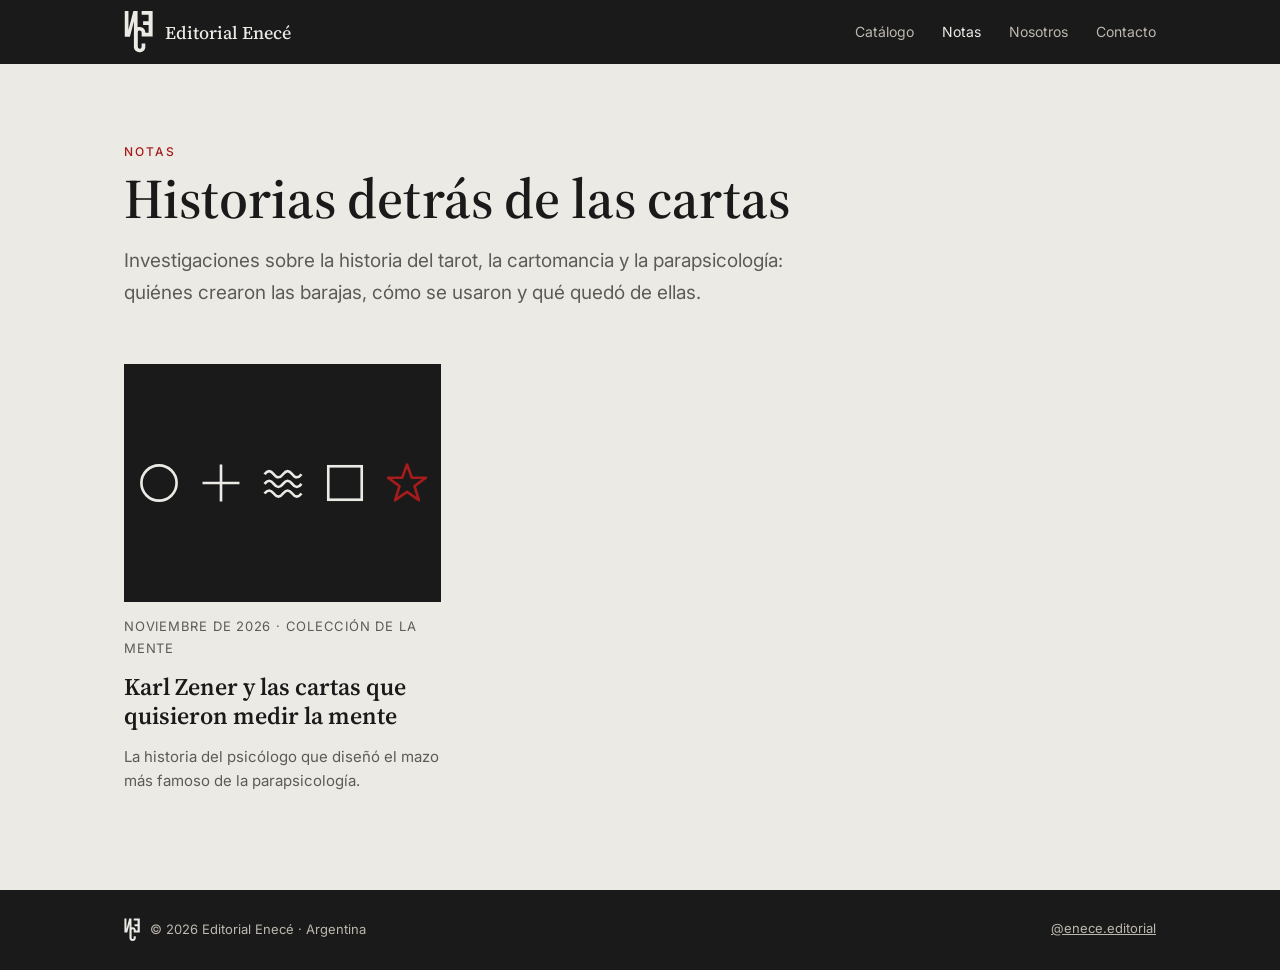
==== notas/index.html @ 11482ff2 "Agrega la sección Notas y la nota sobre Karl Zener Nueva página /notas/ con el índice, la nota /nota" ====
<!DOCTYPE html>
<html lang="es-AR">
<head>
<meta charset="utf-8">
<meta name="viewport" content="width=device-width, initial-scale=1">
<title>Notas — Editorial Enecé</title>
<meta name="description" content="Notas de Editorial Enecé sobre la historia del tarot, la cartomancia y la parapsicología.">
<link rel="icon" href="/img/favicon.svg" type="image/svg+xml">
<link rel="preconnect" href="https://fonts.googleapis.com">
<link rel="preconnect" href="https://fonts.gstatic.com" crossorigin>
<link href="https://fonts.googleapis.com/css2?family=Source+Serif+4:ital,opsz,wght@0,8..60,400;0,8..60,500;0,8..60,600;1,8..60,400&family=Inter:wght@400;500&display=swap" rel="stylesheet">
<link rel="stylesheet" href="/css/notas.css">
</head>
<body>

<header class="cabecera">
  <div class="contenedor">
    <a class="logo" href="/" aria-label="Editorial Enecé, inicio"><img src="/img/logo-blanco.svg" alt=""><span>Editorial Enecé</span></a>
    <nav aria-label="Principal">
      <ul class="menu">
        <li><a href="/#catalogo">Catálogo</a></li>
        <li><a href="/notas/" aria-current="page">Notas</a></li>
        <li><a href="/#nosotros">Nosotros</a></li>
        <li><a href="/#contacto">Contacto</a></li>
      </ul>
    </nav>
  </div>
</header>

<main class="indice">
  <div class="contenedor">
    <p class="etiqueta">Notas</p>
    <h1>Historias detrás de las cartas</h1>
    <p class="intro">Investigaciones sobre la historia del tarot, la cartomancia y la parapsicología: quiénes crearon las barajas, cómo se usaron y qué quedó de ellas.</p>

    <div class="lista-notas">
      <a class="tarjeta" href="/notas/karl-zener/">
        <div class="imagen" aria-hidden="true">
          <svg viewBox="0 0 100 100"><circle cx="50" cy="50" r="40" fill="none" stroke="#ECEAE5" stroke-width="6"/></svg>
          <svg viewBox="0 0 100 100"><path d="M50 8V92M8 50H92" fill="none" stroke="#ECEAE5" stroke-width="6"/></svg>
          <svg viewBox="0 0 100 100"><path d="M8 30q10.5-14 21 0t21 0 21 0 21 0M8 52q10.5-14 21 0t21 0 21 0 21 0M8 74q10.5-14 21 0t21 0 21 0 21 0" fill="none" stroke="#ECEAE5" stroke-width="6"/></svg>
          <svg viewBox="0 0 100 100"><rect x="12" y="12" width="76" height="76" fill="none" stroke="#ECEAE5" stroke-width="6"/></svg>
          <svg viewBox="0 0 100 100"><polygon points="50,8 61,38 93,38 67,57 77,89 50,70 23,89 33,57 7,38 39,38" fill="none" stroke="#A61B1B" stroke-width="6" stroke-linejoin="round"/></svg>
        </div>
        <span class="fecha">NOVIEMBRE DE 2026 · COLECCIÓN DE LA MENTE</span>
        <h2>Karl Zener y las cartas que quisieron medir la mente</h2>
        <p>La historia del psicólogo que diseñó el mazo más famoso de la parapsicología.</p>
      </a>
    </div>
  </div>
</main>

<footer class="pie">
  <div class="contenedor">
    <span style="display:inline-flex;align-items:center;gap:10px"><img src="/img/logo-blanco.svg" alt="" style="height:24px;width:auto">© 2026 Editorial Enecé · Argentina</span>
    <a href="https://www.instagram.com/enece.editorial/" target="_blank" rel="noopener">@enece.editorial</a>
  </div>
</footer>

</body>
</html>
---- css/notas.css ----
:root{
  --piedra:#ECEAE5;
  --piedra-2:#E2DFD8;
  --negro:#1A1A1A;
  --rojo:#A61B1B;
  --rojo-hover:#8A1616;
  --gris:#5E5B55;
  --gris-claro:#BDB8AF;
  --linea:#D3CFC7;
  --serif:'Source Serif 4',Georgia,'Times New Roman',serif;
  --sans:Inter,system-ui,-apple-system,'Segoe UI',sans-serif;
  --ancho:1080px;
  --lectura:680px;
}
*{box-sizing:border-box}
html{scroll-behavior:smooth}
body{margin:0;background:var(--piedra);color:var(--negro);font:400 17px/1.65 var(--sans);-webkit-font-smoothing:antialiased}
a{color:inherit}
img{max-width:100%;display:block}
.contenedor{max-width:var(--ancho);margin:0 auto;padding:0 24px}

/* Cabecera (igual a la portada) */
.cabecera{background:var(--negro);color:var(--gris-claro);position:sticky;top:0;z-index:10}
.cabecera .contenedor{display:flex;align-items:center;justify-content:space-between;gap:16px;min-height:64px}
.logo{display:inline-flex;align-items:center;gap:12px;color:var(--piedra);text-decoration:none;padding:10px 0}
.logo img{height:44px;width:auto}
.logo span{font:500 18px var(--serif)}
.menu{display:flex;gap:28px;list-style:none;margin:0;padding:0;font-size:14px}
.menu a{text-decoration:none;color:var(--gris-claro);transition:color .15s}
.menu a:hover,.menu a[aria-current="page"]{color:var(--piedra)}

.etiqueta{font:500 12px var(--sans);letter-spacing:.16em;text-transform:uppercase;color:var(--rojo);margin:0 0 10px}

/* Índice de notas */
.indice{padding:80px 0 96px}
.indice h1{font:600 clamp(36px,6vw,56px)/1.08 var(--serif);margin:0 0 16px}
.indice .intro{font-size:19px;color:var(--gris);max-width:56ch;margin:0 0 56px}
.lista-notas{display:grid;grid-template-columns:repeat(auto-fill,minmax(300px,1fr));gap:40px}
.tarjeta{text-decoration:none;display:flex;flex-direction:column;gap:14px}
.tarjeta .imagen{aspect-ratio:4/3;background:var(--negro);display:flex;align-items:center;justify-content:center;gap:18px;overflow:hidden}
.tarjeta .imagen svg{width:44px;height:44px}
.tarjeta h2{font:600 24px/1.2 var(--serif);margin:0}
.tarjeta p{margin:0;font-size:15px;color:var(--gris)}
.tarjeta .fecha{font-size:13px;letter-spacing:.06em;color:var(--gris)}
.tarjeta:hover h2{text-decoration:underline;text-underline-offset:4px}

/* Nota */
.nota-cabecera{background:var(--negro);color:var(--piedra);padding:80px 0 72px}
.nota-cabecera .simbolos{display:flex;gap:22px;margin:0 0 36px}
.nota-cabecera .simbolos svg{width:48px;height:48px}
.nota-cabecera h1{font:600 clamp(36px,6vw,60px)/1.08 var(--serif);margin:0 0 24px;max-width:18ch;letter-spacing:-.01em}
.nota-cabecera .bajada{font:400 20px/1.6 var(--serif);font-style:italic;color:var(--gris-claro);max-width:60ch;margin:0 0 28px}
.nota-cabecera .meta{font-size:14px;color:var(--gris-claro);letter-spacing:.04em}
.nota-cabecera .etiqueta{color:#E06A6A}

.cuerpo{max-width:var(--lectura);margin:0 auto;padding:64px 24px 40px}
.cuerpo h2{font:600 30px/1.2 var(--serif);margin:56px 0 18px}
.cuerpo p{margin:0 0 20px;font:400 19px/1.75 var(--serif)}
.cuerpo ul{margin:0 0 24px;padding-left:22px;font:400 19px/1.7 var(--serif)}
.cuerpo li{margin:0 0 8px}
.cuerpo strong{font-weight:600}

figure{margin:40px 0}
figure img{width:100%;max-width:440px;height:auto}
figcaption{font-size:14px;color:var(--gris);margin-top:10px}
.figura-doble{display:grid;grid-template-columns:1fr 1fr;gap:16px}

.figuras-zener{background:var(--negro);padding:32px;display:grid;grid-template-columns:repeat(5,1fr);gap:12px;margin:32px 0}
.figuras-zener div{display:flex;flex-direction:column;align-items:center;gap:10px;color:var(--piedra);font:400 14px var(--sans)}
.figuras-zener svg{width:56px;height:56px}

.producto{max-width:var(--lectura);margin:24px auto 0;padding:0 24px}
.producto .caja{background:var(--piedra-2);border:1px solid var(--linea);padding:28px;display:flex;gap:28px;align-items:center}
.producto img{width:150px;height:150px;object-fit:cover;flex:none;background:#fff}
.producto h3{font:600 24px var(--serif);margin:0 0 8px}
.producto p{margin:0 0 14px;font-size:15px;color:var(--gris)}
.boton{display:inline-block;background:var(--rojo);color:#fff;text-decoration:none;font:500 15px var(--sans);padding:12px 20px;border-radius:3px;transition:background .15s}
.boton:hover{background:var(--rojo-hover)}

.fuentes{max-width:var(--lectura);margin:0 auto;padding:56px 24px 96px}
.fuentes h2{font:600 22px var(--serif);margin:0 0 16px;padding-top:32px;border-top:1px solid var(--linea)}
.fuentes ul{margin:0;padding-left:20px;font-size:15px;line-height:1.6;color:var(--gris)}
.fuentes li{margin:0 0 8px}
.volver{display:inline-block;margin-top:32px;font-size:15px;color:var(--rojo);text-underline-offset:4px}

/* Pie */
.pie{background:var(--negro);color:var(--gris-claro);font-size:13px;padding:28px 0}
.pie .contenedor{display:flex;flex-wrap:wrap;justify-content:space-between;gap:12px}
.pie a{color:var(--gris-claro)}

@media (max-width:720px){
  .menu{gap:16px;font-size:13px}
  .nota-cabecera{padding:56px 0 48px}
  .cuerpo{padding-top:44px}
  .cuerpo p,.cuerpo ul{font-size:18px}
  .figuras-zener{padding:20px 12px;gap:4px}
  .figuras-zener svg{width:40px;height:40px}
  .figuras-zener div{font-size:12px}
  .producto .caja{flex-direction:column;align-items:flex-start}
}
@media (max-width:420px){
  .menu li:nth-child(3){display:none}
  .logo span{display:none}
  .figura-doble{grid-template-columns:1fr}
}
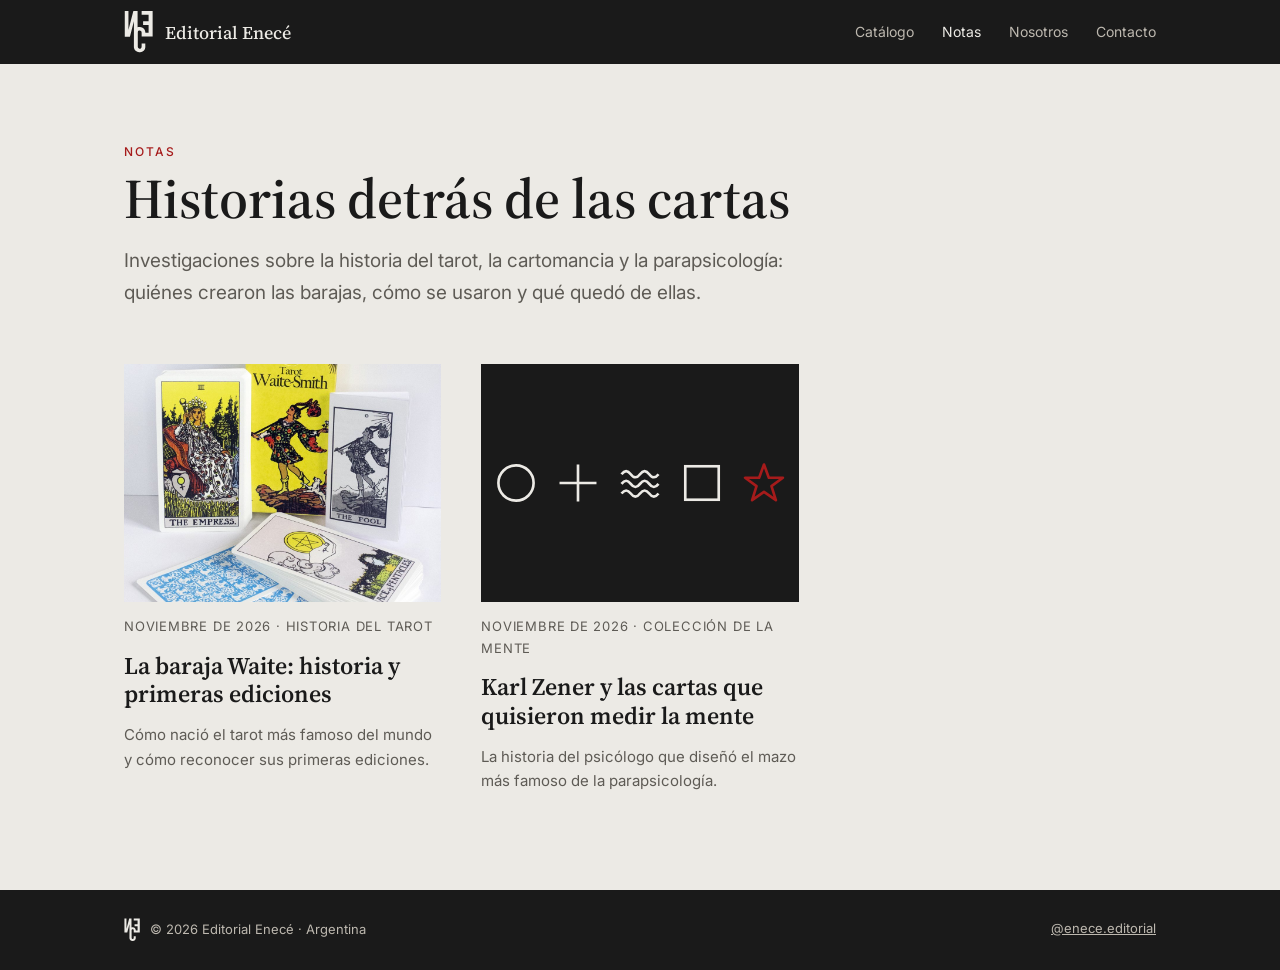
==== commit 84293250: "Agrega la nota sobre la baraja Waite y sus primeras ediciones Nueva página /notas/la-baraja-waite/ c" ====
--- a/notas/index.html
+++ b/notas/index.html
@@ -34,6 +34,12 @@
     <p class="intro">Investigaciones sobre la historia del tarot, la cartomancia y la parapsicología: quiénes crearon las barajas, cómo se usaron y qué quedó de ellas.</p>
 
     <div class="lista-notas">
+      <a class="tarjeta" href="/notas/la-baraja-waite/">
+        <div class="imagen"><img src="/img/notas/la-baraja-waite/tarot-waite-smith.jpg" alt="" loading="lazy"></div>
+        <span class="fecha">NOVIEMBRE DE 2026 · HISTORIA DEL TAROT</span>
+        <h2>La baraja Waite: historia y primeras ediciones</h2>
+        <p>Cómo nació el tarot más famoso del mundo y cómo reconocer sus primeras ediciones.</p>
+      </a>
       <a class="tarjeta" href="/notas/karl-zener/">
         <div class="imagen" aria-hidden="true">
           <svg viewBox="0 0 100 100"><circle cx="50" cy="50" r="40" fill="none" stroke="#ECEAE5" stroke-width="6"/></svg>
--- a/css/notas.css
+++ b/css/notas.css
@@ -103,3 +103,21 @@
   .logo span{display:none}
   .figura-doble{grid-template-columns:1fr}
 }
+
+/* Tablas dentro de las notas */
+.tabla{overflow-x:auto;margin:28px 0 32px}
+.tabla table{border-collapse:collapse;width:100%;min-width:560px;font:400 15px/1.5 var(--sans)}
+.tabla th{text-align:left;font-weight:500;background:var(--negro);color:var(--piedra);padding:12px 14px}
+.tabla td{padding:12px 14px;border-bottom:1px solid var(--linea);vertical-align:top}
+.tabla td:first-child{font-weight:500;white-space:nowrap}
+.tarjeta .imagen img{width:100%;height:100%;object-fit:cover}
+@media (max-width:720px){
+  .tabla table{min-width:0}
+  .tabla thead{display:none}
+  .tabla tr{display:block;border-top:3px solid var(--negro);padding:6px 0 10px}
+  .tabla td{display:grid;grid-template-columns:120px 1fr;gap:12px;border-bottom:none;padding:6px 0;white-space:normal}
+  .tabla td::before{content:attr(data-label);font-weight:500;color:var(--gris)}
+  .tabla td:first-child{font:600 20px var(--serif)}
+  .tabla td:first-child::before{content:none}
+  .tabla td:first-child{display:block}
+}
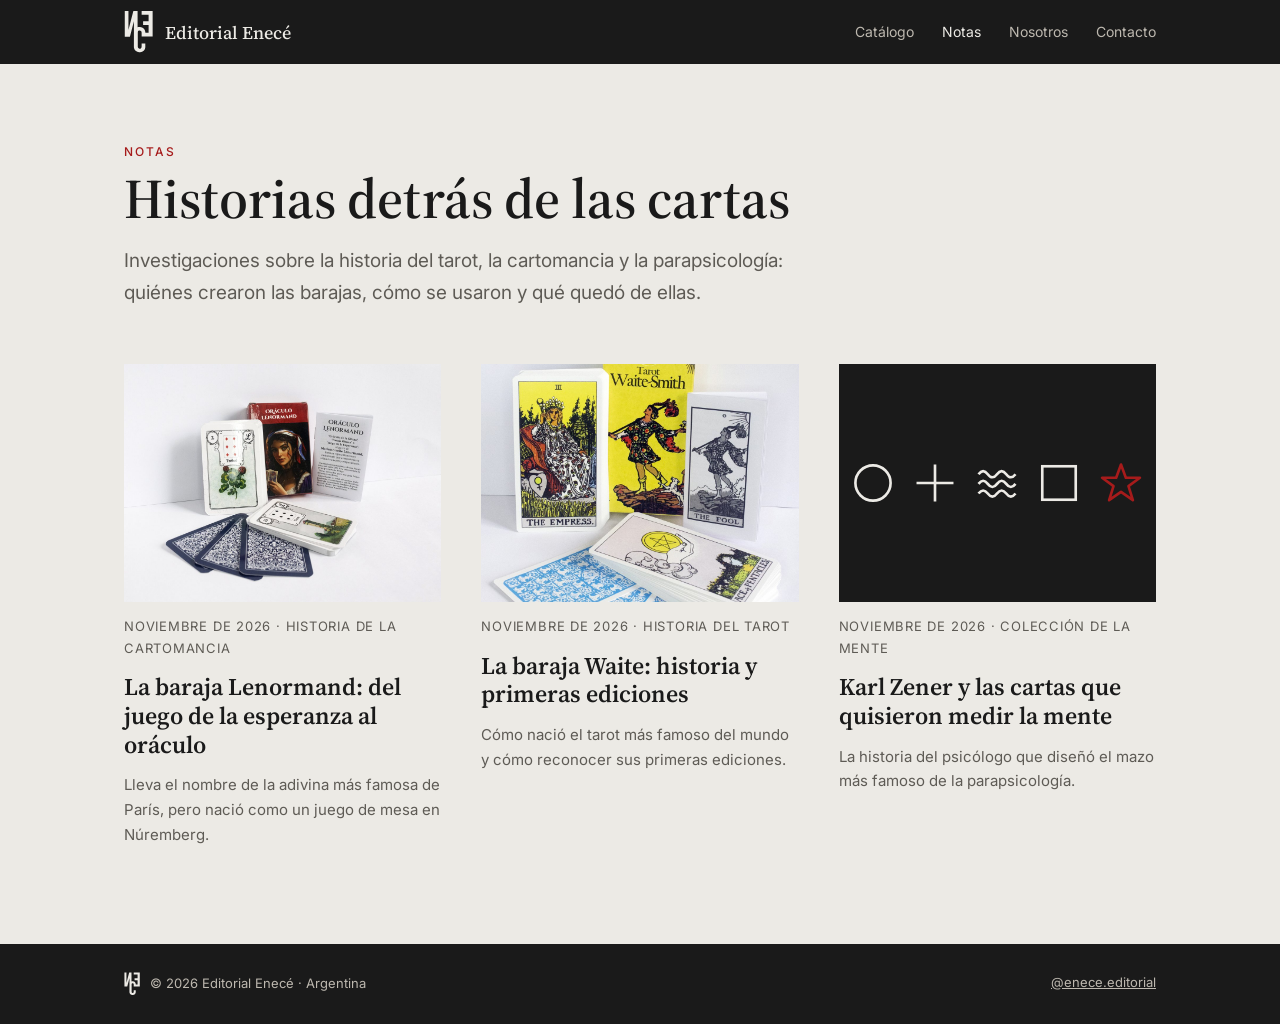
==== commit 0d8c6b61: "Agrega la nota sobre la historia de la baraja Lenormand Nueva página /notas/la-baraja-lenormand/ con" ====
--- a/notas/index.html
+++ b/notas/index.html
@@ -34,6 +34,12 @@
     <p class="intro">Investigaciones sobre la historia del tarot, la cartomancia y la parapsicología: quiénes crearon las barajas, cómo se usaron y qué quedó de ellas.</p>
 
     <div class="lista-notas">
+      <a class="tarjeta" href="/notas/la-baraja-lenormand/">
+        <div class="imagen"><img src="/img/notas/la-baraja-lenormand/oraculo-lenormand.jpg" alt="" loading="lazy"></div>
+        <span class="fecha">NOVIEMBRE DE 2026 · HISTORIA DE LA CARTOMANCIA</span>
+        <h2>La baraja Lenormand: del juego de la esperanza al oráculo</h2>
+        <p>Lleva el nombre de la adivina más famosa de París, pero nació como un juego de mesa en Núremberg.</p>
+      </a>
       <a class="tarjeta" href="/notas/la-baraja-waite/">
         <div class="imagen"><img src="/img/notas/la-baraja-waite/tarot-waite-smith.jpg" alt="" loading="lazy"></div>
         <span class="fecha">NOVIEMBRE DE 2026 · HISTORIA DEL TAROT</span>
--- a/css/notas.css
+++ b/css/notas.css
@@ -121,3 +121,9 @@
   .tabla td:first-child::before{content:none}
   .tabla td:first-child{display:block}
 }
+
+/* Lista de las 36 cartas */
+.cartas{list-style:none;padding:0;margin:28px 0 32px;display:grid;grid-template-columns:repeat(4,minmax(0,1fr));gap:8px;counter-reset:carta}
+.cartas li{background:var(--piedra-2);border:1px solid var(--linea);padding:10px 12px;font:400 16px/1.3 var(--serif);margin:0;display:flex;gap:8px;align-items:baseline}
+.cartas li span{font:500 13px var(--sans);color:var(--rojo);min-width:20px}
+@media (max-width:720px){.cartas{grid-template-columns:repeat(2,minmax(0,1fr))}}
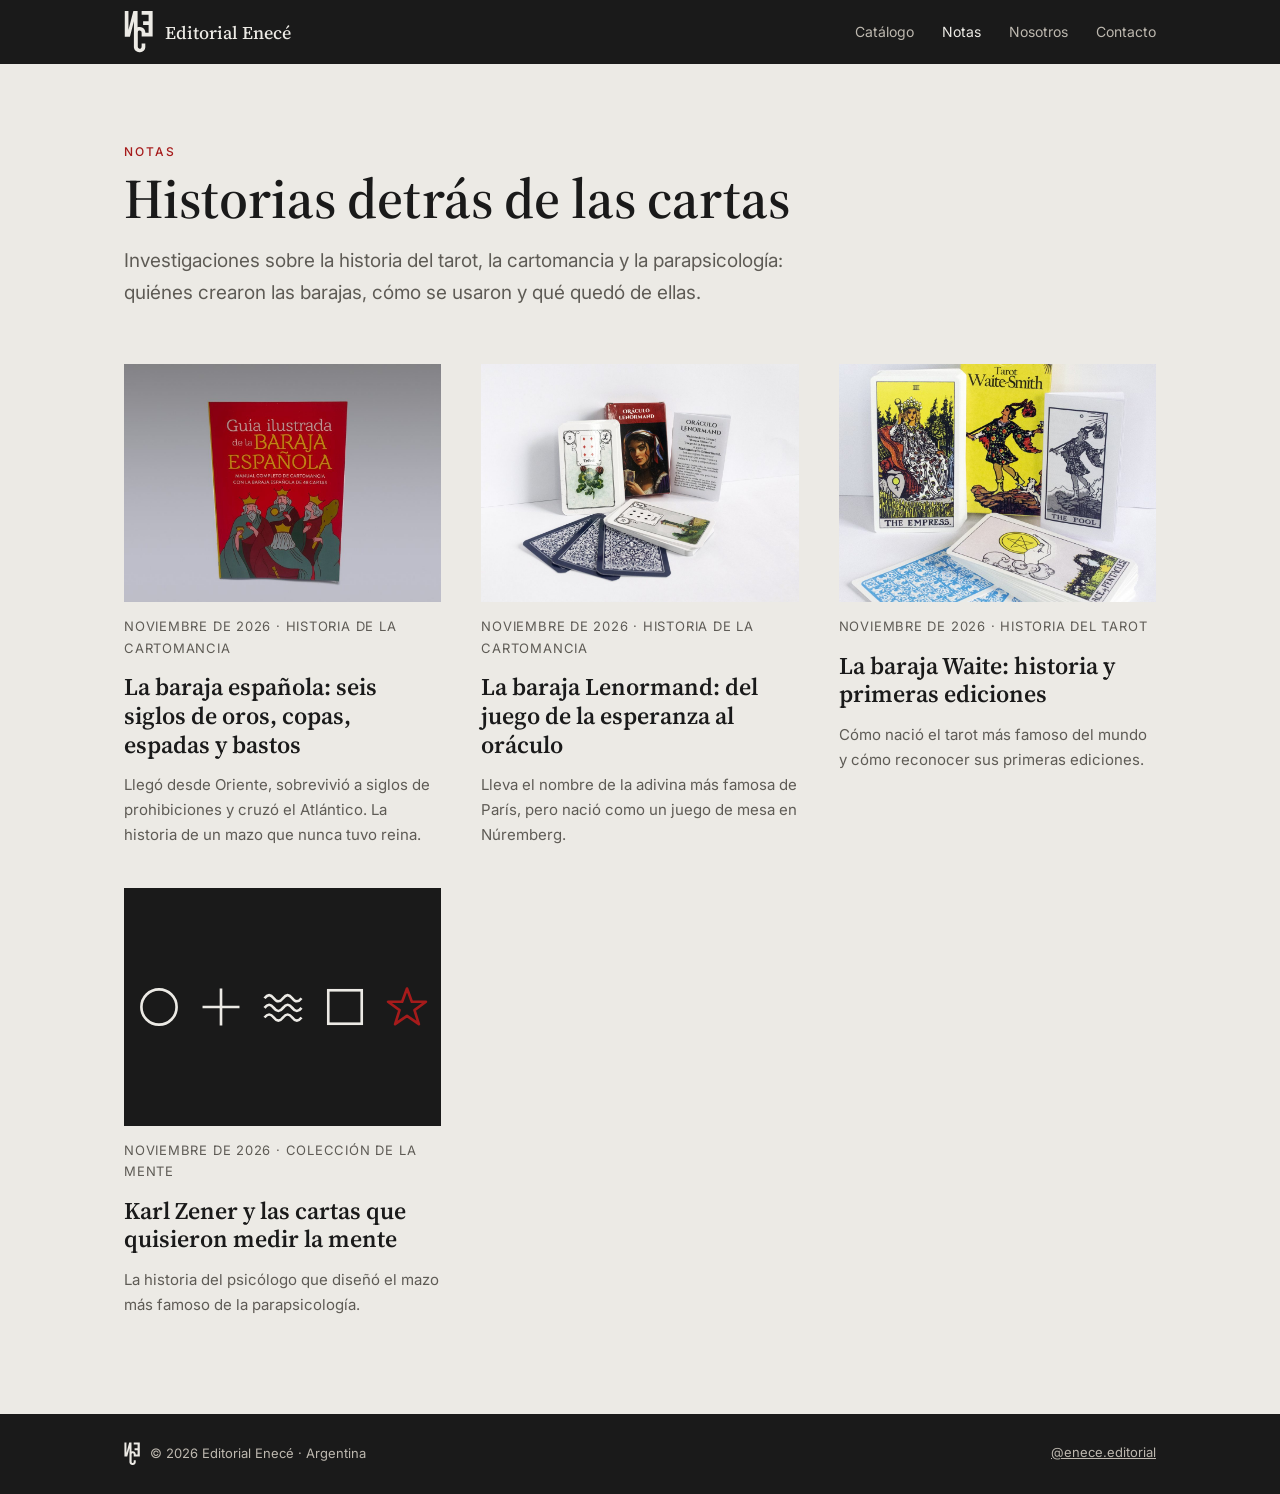
==== commit a86bedf9: "Agrega la nota sobre la historia de la baraja española Co-Authored-By: Claude Opus 5.5 <noreply@anth" ====
--- a/notas/index.html
+++ b/notas/index.html
@@ -34,6 +34,12 @@
     <p class="intro">Investigaciones sobre la historia del tarot, la cartomancia y la parapsicología: quiénes crearon las barajas, cómo se usaron y qué quedó de ellas.</p>
 
     <div class="lista-notas">
+      <a class="tarjeta" href="/notas/la-baraja-espanola/">
+        <div class="imagen"><img src="/img/notas/la-baraja-espanola/guia-baraja-espanola.jpg" alt="" loading="lazy"></div>
+        <span class="fecha">NOVIEMBRE DE 2026 · HISTORIA DE LA CARTOMANCIA</span>
+        <h2>La baraja española: seis siglos de oros, copas, espadas y bastos</h2>
+        <p>Llegó desde Oriente, sobrevivió a siglos de prohibiciones y cruzó el Atlántico. La historia de un mazo que nunca tuvo reina.</p>
+      </a>
       <a class="tarjeta" href="/notas/la-baraja-lenormand/">
         <div class="imagen"><img src="/img/notas/la-baraja-lenormand/oraculo-lenormand.jpg" alt="" loading="lazy"></div>
         <span class="fecha">NOVIEMBRE DE 2026 · HISTORIA DE LA CARTOMANCIA</span>
--- a/css/notas.css
+++ b/css/notas.css
@@ -127,3 +127,9 @@
 .cartas li{background:var(--piedra-2);border:1px solid var(--linea);padding:10px 12px;font:400 16px/1.3 var(--serif);margin:0;display:flex;gap:8px;align-items:baseline}
 .cartas li span{font:500 13px var(--sans);color:var(--rojo);min-width:20px}
 @media (max-width:720px){.cartas{grid-template-columns:repeat(2,minmax(0,1fr))}}
+
+/* La pinta (baraja española) */
+.figuras-pinta{grid-template-columns:repeat(4,1fr)}
+.figuras-pinta svg{width:64px;height:96px}
+.figuras-pinta small{color:var(--gris-claro);font-size:12px;margin-top:-6px}
+@media (max-width:640px){.figuras-pinta svg{width:48px;height:72px}}
